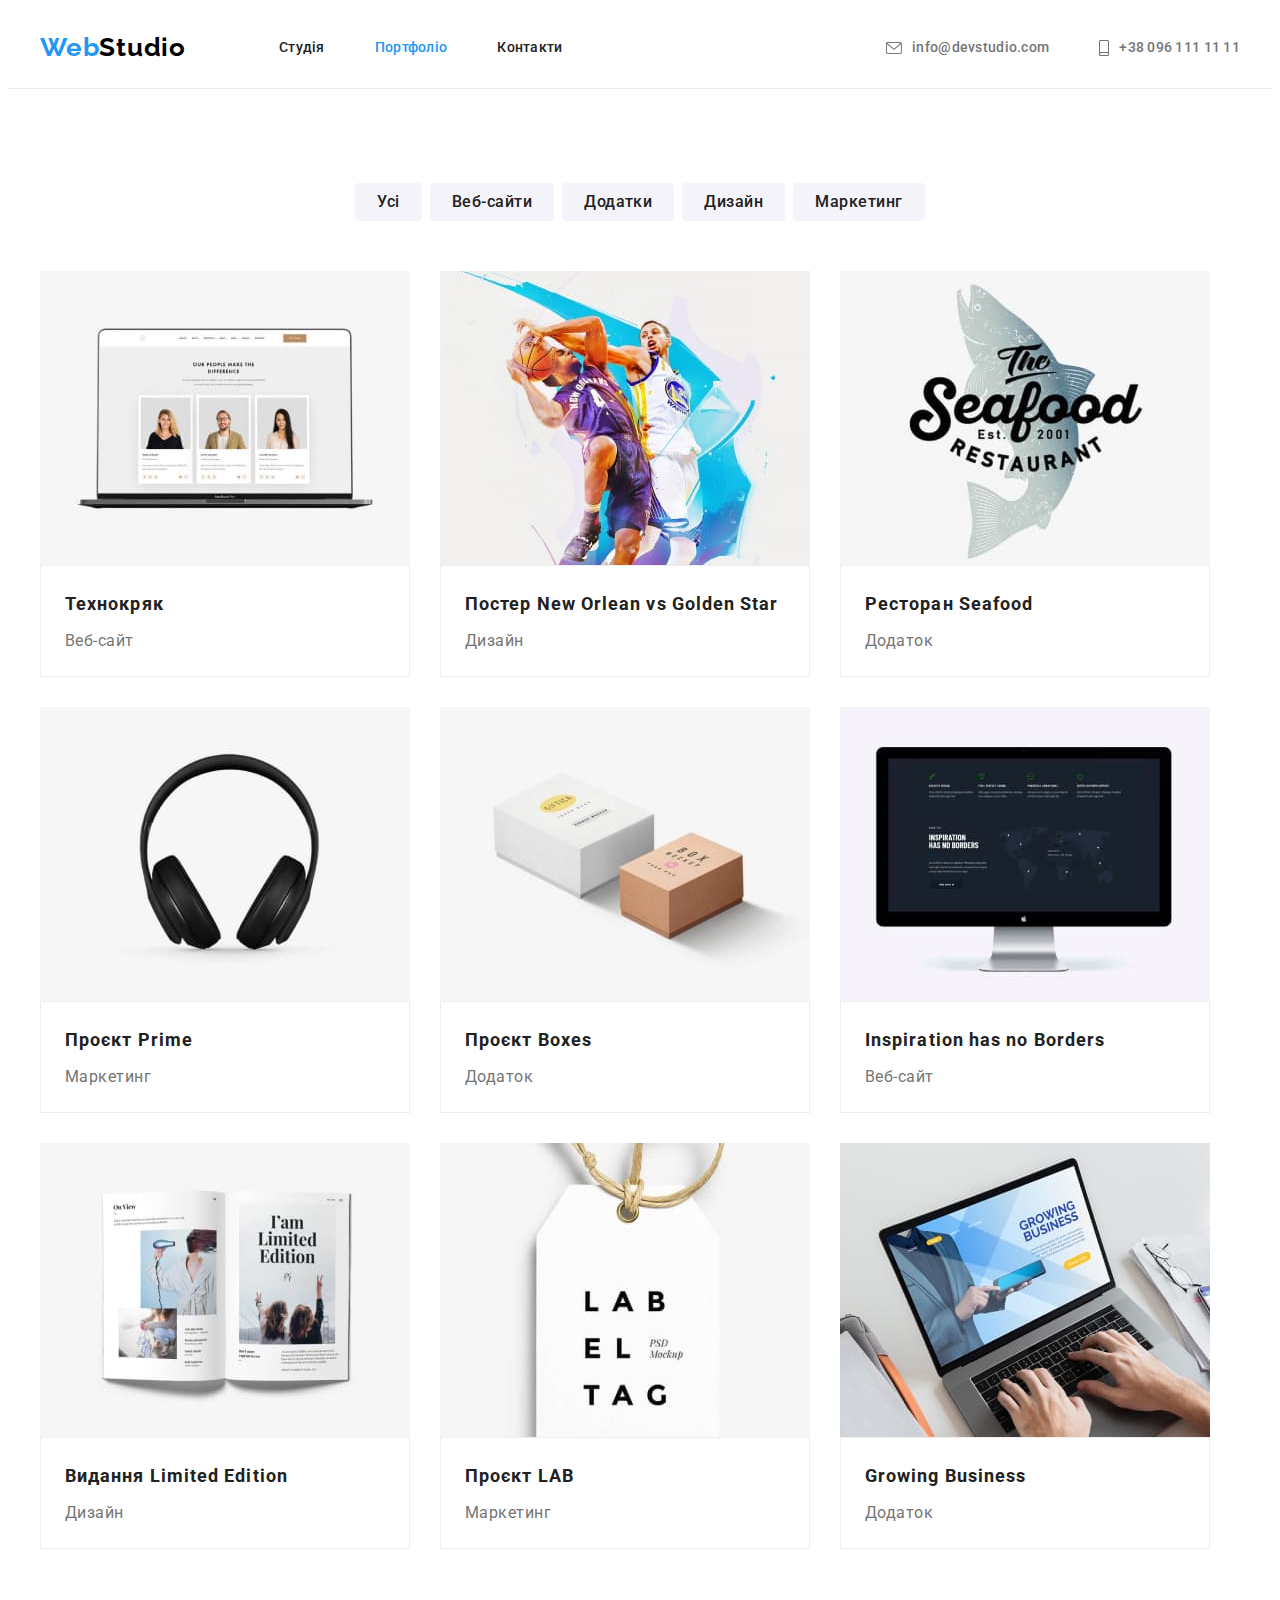
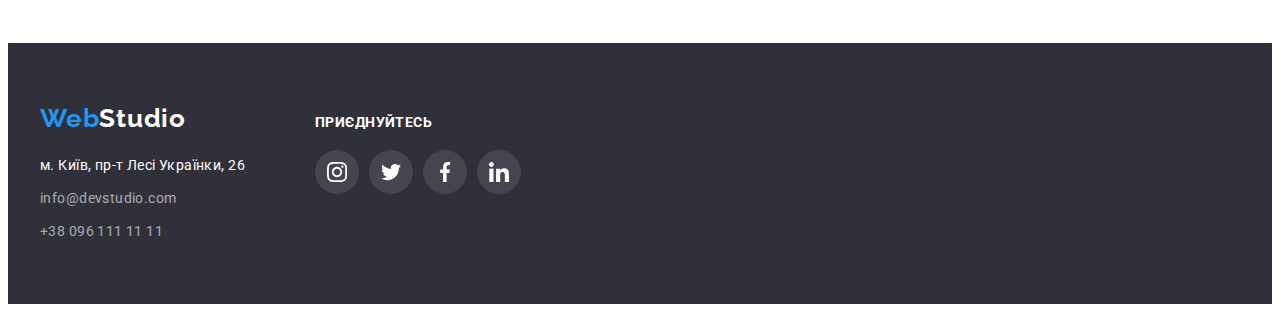
==== portfolio.html @ 6b1d9ba2 "Initial commit" ====
<!DOCTYPE html>
<html lang="uk">

<head>
  <meta charset="UTF-8" />
  <meta http-equiv="X-UA-Compatible" content="IE=edge" />
  <meta name="viewport" content="width=device-width, initial-scale=1.0" />
  <title>Document</title>
  <link rel="stylesheet" href="https://cdnjs.cloudflare.com/ajax/libs/modern-normalize/1.1.0/modern-normalize.min.css"
    integrity="sha512-wpPYUAdjBVSE4KJnH1VR1HeZfpl1ub8YT/NKx4PuQ5NmX2tKuGu6U/JRp5y+Y8XG2tV+wKQpNHVUX03MfMFn9Q=="
    crossorigin="anonymous" referrerpolicy="no-referrer" />
  <link rel="preconnect" href="https://fonts.googleapis.com">
  <link rel="preconnect" href="https://fonts.gstatic.com" crossorigin>
  <link href="https://fonts.googleapis.com/css2?family=Raleway:wght@700&family=Roboto:wght@400;500;700;900&display=swap"
    rel="stylesheet">
  <link rel="stylesheet" href="./css/style.css">
</head>

<body>
  <header class="header">

    <div class="container header-container">

      <nav class="header-navigation">

        <a href="./index.html" class="header-logo link">Web<span class="logo">Studio</span></a>

        <ul class="header-list list">
          <li class="header-itam"><a href="./index.html" class="header-link link">Студія</a></li>
          <li class="header-itam"><a href="./portfolio.html" class="header-link link current">Портфоліо</a></li>
          <li class="header-itam"><a href="" class="header-link link">Контакти</a></li>
        </ul>
      </nav>


      <ul class="list list-contacts">

        <li class="list-itam"><a href="mailto:info@devstudio.com" class="header-mail link">
            <svg class="header-icon" width="16" height="12">
              <use href="./images/symbol-defs.svg#icon-envelope"></use>
            </svg>
            info@devstudio.com</a>
        </li>

        <li class="list-itam"><a href="tel:+380961111111" class="header-tel link">
            <svg class="header-icon" width="10" height="16">
              <use href="./images/symbol-defs.svg#icon-smartphone"></use>
            </svg>
            +38 096 111 11 11</a></li>
      </ul>

    </div>


  </header>

  <main>

    <h1 class="visually-hidden">но</h1>

    <section class="portfolio-section">

      <div class="container">

        <ul class="list main-button  ">
          <li><button type="button" class="button">Усі</button></li>
          <li><button type="button" class="button">Веб-сайти</button></li>
          <li><button type="button" class="button">Додатки</button></li>
          <li><button type="button" class="button">Дизайн</button></li>
          <li><button type="button" class="button">Маркетинг</button></li>
        </ul>

        <ul class="list portfolio-list ">
          <li class="portfolio-item">
            <a href="" class="portfolio-link link"><img src="./images/img8..jpg" alt="Ноутбук" width="370" />
              <div class="portfolio-info">
                <h2 class="portfolio-titel">Технокряк</h2>
                <p class="portfolio-text">Веб-сайт</p>
              </div>
            </a>

          </li>
          <li class="portfolio-item">
            <a href="" class="portfolio-link link">
              <img src="./images/img9..jpg" alt="Баскедболісти" width="370" />
              <div class="portfolio-info">
                <h2 class="portfolio-titel">Постер <span lang="en">New Orlean vs Golden Star</span></h2>
                <p class="portfolio-text">Дизайн</p>
              </div>
            </a>


          </li>
          <li class="portfolio-item">
            <a href="" class="portfolio-link link">
              <img src="./images/img10..jpg" alt="Емблема ресторану" width="370" />
              <div class="portfolio-info">
                <h2 class="portfolio-titel">Ресторан <span lang="en">Seafood </span></h2>
                <p class="portfolio-text">Додаток</p>
              </div>
            </a>


          </li>
          <li class="portfolio-item">
            <a href="" class="portfolio-link link">
              <img src="./images/img11..jpg" alt="Навушники" width="370" />
              <div class="portfolio-info">
                <h2 class="portfolio-titel">Проєкт <span lang="en">Prime</span></h2>
                <p class="portfolio-text">Маркетинг</p>
              </div>
            </a>


          </li>
          <li class="portfolio-item">
            <a href="" class="portfolio-link link">
              <img src="./images/img12..jpg" alt="Коробки" width="370" />
              <div class="portfolio-info">
                <h2 class="portfolio-titel">Проєкт <span lang="en"></span> Boxes</h2>
                <p class="portfolio-text">Додаток</p>
              </div>
            </a>


          </li>
          <li class="portfolio-item">
            <a href="" class="portfolio-link link">
              <img src="./images/img13..jpg" alt="Монитор" width="370" />
              <div class="portfolio-info">
                <h2 class="portfolio-titel" lang="en">Inspiration has no Borders</h2>
                <p class="portfolio-text">Веб-сайт</p>
              </div>
            </a>


          </li>
          <li class="portfolio-item">
            <a href="" class="portfolio-link link">
              <img src="./images/img14..jpg" alt="Журнал" width="370" />
              <div class="portfolio-info">
                <h2 class="portfolio-titel">Видання <span lang="en">Limited Edition</span></h2>
                <p class="portfolio-text">Дизайн</p>
              </div>
            </a>


          </li>
          <li class="portfolio-item">
            <a href="" class="portfolio-link link">
              <img src="./images/img15..jpg" alt="Лейба" width="370" />
              <div class="portfolio-info">
                <h2 class="portfolio-titel">Проєкт <span lang="en">LAB</span></h2>
                <p class="portfolio-text">Маркетинг</p>
              </div>
            </a>


          </li>
          <li class="portfolio-item">
            <a href="" class="portfolio-link link">
              <img src="./images/img16..jpg" alt="Ноутбук" width="370" />
              <div class="portfolio-info">
                <h2 class="portfolio-titel" lang="en">Growing Business</h2>
                <p class="portfolio-text">Додаток</p>
              </div>
            </a>


          </li>
        </ul>
      </div>

    </section>
  </main>

  <footer class="footer">

    <div class="container footer-container">

      <div class="footer-address-box">
        <a href="./index.html" class="footer-logo link">Web<span class="logo-footer">Studio</span></a>

        <address class="footer-address">

          <ul class="footer-list list">
            <li class="footer-item">

              <a href="https://goo.gl/maps/rr55enmAW2m4Zun59" target="_blank" rel="noopener noreferrer nofollow"
                class="address link ">
                м. Київ, пр-т Лесі Українки, 26

              </a>
            </li>


            <li class="footer-item">
              <a href="mailto:info@devstudio.com" class="footer-mail link">info@devstudio.com</a>
            </li>
            <li class="footer-item">
              <a href="tel:+380961111111" class="footer-tel link">+38 096 111 11 11</a>
            </li>
          </ul>
        </address>
      </div>


      <div class="footer-network-box">
        <p class="footer-text">приєднуйтесь</p>
        <ul class="footer-network-list list">
          <li><a class="footer-network" href="">
              <svg class="footer-icon" widht="20" height="20">
                <use href="./images/symbol-defs.svg#icon-instagram"></use>
              </svg>
            </a></li>
          <li><a class="footer-network" href="">
              <svg class="footer-icon" widht="20" height="20">
                <use href="./images/symbol-defs.svg#icon-twitter"></use>
              </svg>
            </a></li>
          <li><a class="footer-network" href="">
              <svg class="footer-icon" widht="20" height="20">
                <use href="./images/symbol-defs.svg#icon-facebook"></use>
              </svg>
            </a></li>
          <li><a class="footer-network" href="">
              <svg class="footer-icon" widht="20" height="20">
                <use href="./images/symbol-defs.svg#icon-linkedin"></use>
              </svg>
            </a></li>
        </ul>
      </div>
    </div>
  </footer>
</body>

</html>
---- css/style.css ----
:root {
    --primary-text-color: #212121;
    --text-color: #757575;
    --accent-color: #2196F3;
    --primary-white-color: #FFFFFF;
    --bg-button: #F5F4FA;
    --black-color: #000000;
    --footer-mail: rgba(255, 255, 255, 0.6);
    --hero-footer-color: #2F303A;
    --background-hero-button: #188ce8;
    --secondary-white-color: #F5F4FA;
    --border-color: #AFB1B8;
}

h1,
h2,
h3,
h4,
h5,
h6,
p {
    margin: 0;
}

img {
    display: block;
    max-width: 100%;
    height: auto;
}


body {
    background-color: var(--primary-white-color);
    font-family: "Roboto", sans-serif;
    font-size: 14px;
    letter-spacing: 0.03em;
}

.list {
    list-style: none;
    margin: 0;
    padding-left: 0;
}

.link {
    text-decoration: none;
}


.container {
    width: 1200px;
    margin: 0 auto;
    padding: 0 15px;
}


/* -----------Header----------- */

.header {
    border-bottom: 1px solid #ECECEC;
}

.header-container {
    display: flex;
    align-items: center;

}

.header-navigation {
    display: flex;
    align-items: center;
}

.header-logo {
    font-family: 'Raleway';
    font-weight: 700;
    font-size: 26px;
    line-height: 0.83;
    letter-spacing: 0.03em;
    color: var(--accent-color);
    padding-top: 24px;
    padding-bottom: 25px;
    margin-right: 93px;
}


.logo {
    color: var(--black-color)
}

.header-list {
    display: flex;
    gap: 50px;
}




.header-link {
    padding: 32px 0;
    display: block;
    font-weight: 500;
    font-size: 14px;
    line-height: 1.14;
    letter-spacing: 0.02em;
    color: var(--primary-text-color);

}



.header-link:hover,
.header-link:focus {
    color: var(--accent-color);
}



.header-lin,
.current {
    color: var(--accent-color);

}


.list-contacts {
    display: flex;
    margin-left: auto;
    gap: 50px;
}



.header-mail,
.header-tel {

    font-weight: 500;
    font-size: 14px;
    line-height: 1.14;
    letter-spacing: 0.02em;
    color: var(--text-color);
    display: flex;
    align-items: center;

}


.header-mail:focus,
.header-mail:hover {
    color: var(--accent-color);
}



.header-tel:focus,
.header-tel:hover {
    color: var(--accent-color);

}


.header-icon {
    margin-right: 10px;
    fill: currentColor;

}


/* --------------Hero--------------- */
.hero {
    background-color: var(--hero-footer-color);
    padding: 200px 0;
    text-align: center;
    background-image: linear-gradient(rgba(47, 48, 58, 0.4),
            rgba(47, 48, 58, 0.4)), url(../images/hero.jpg);
    background-repeat: no-repeat;
    background-position: center;
    background-size: cover;
    max-width: 1600px;
    height: 600px;
    margin: 0 auto;

}


.hero-titel {

    font-weight: 900;
    font-size: 44px;
    line-height: 1.36;
    text-align: center;
    letter-spacing: 0.06em;
    text-transform: uppercase;
    color: var(--primary-white-color);
    margin-bottom: 30px;
    max-width: 696px;
    margin-bottom: 30px;
    margin: 0 auto;
}

.hero-button {
    font-family: inherit;
    font-weight: 700;
    font-size: 16px;
    line-height: 1.88;
    cursor: pointer;
    align-items: center;
    text-align: center;
    letter-spacing: 0.06em;
    color: var(--primary-white-color);
    background-color: var(--accent-color);
    margin: 0 auto;
    box-shadow: 0px 4px 4px rgba(0, 0, 0, 0.15);
    border-radius: 4px;
    min-width: 216px;
    border: none;
    padding: 10px 32px;
    margin-top: 30px;
}

.hero-button:hover,
.hero-button:focus {
    background-color: var(--background-hero-button);
}




/* ------------Benefits------------ */

.benefits {
    padding-top: 94px;
    padding-bottom: 94px;
}

.visually-hidden {
    position: absolute;
    white-space: nowrap;
    width: 1px;
    height: 1px;
    overflow: hidden;
    border: 0;
    padding: 0;
    clip: rect(0 0 0 0);
    clip-path: inset(50%);
    margin: -1px;
}



.benefits-icon-box {
    width: 270px;
    height: 120px;
    background: var(--bg-button);
    border-radius: 4px;
    display: flex;
    justify-content: center;
    align-items: center;
    margin-bottom: 30px;

}






.benefits-list {
    display: flex;
    gap: 30px;

}

.benefits-titel {
    font-weight: 700;
    font-size: 14px;
    line-height: 1.14;
    letter-spacing: 0.03em;
    text-transform: uppercase;
    margin-bottom: 10px;
    color: var(--primary-text-color);
}

.benefits-text {
    font-weight: 400;
    font-size: 14px;
    line-height: 1.71;
    letter-spacing: 0.03em;
    color: var(--text-color);
}

/* ---------------Service---------- */

.service {

    padding-bottom: 94px;
}



.service-titel {
    font-weight: 700;
    font-size: 36px;
    line-height: 42px;
    text-align: center;
    letter-spacing: 0.03em;
    margin-bottom: 50px;
    color: #212121;
}

.service-list {
    display: flex;
    gap: 30px;
}

.service-item {
    width: calc(100%-60px) / 3;
}




/* -------------Team----------- */
.team {
    background-color: var(--secondary-white-color);
    padding-bottom: 94px;
    padding-top: 94px;
}

.team-list {
    display: flex;
    gap: 30px;
}

.team-titel {
    font-weight: 700;
    font-size: 36px;
    line-height: 1.16;
    text-align: center;
    letter-spacing: 0.03em;
    color: var(--primary-text-color);
    margin-bottom: 50px;
}

.team-item {
    width: calc(100%-90px) / 4;
    background: #FFFFFF;
    box-shadow: 0px 1px 3px rgba(0, 0, 0, 0.12), 0px 1px 1px rgba(0, 0, 0, 0.14), 0px 2px 1px rgba(0, 0, 0, 0.2);
    border-radius: 0px 0px 4px 4px;
}

.team-info {
    padding: 30px 0;
}

.team-name {
    font-weight: 500;
    font-size: 16px;
    line-height: 1.18;
    text-align: center;
    letter-spacing: 0.03em;
    color: var(--primary-text-color);
    margin-bottom: 10px;
}


.team-text {
    font-weight: 400;
    font-size: 16px;
    line-height: 1.18;
    text-align: center;
    letter-spacing: 0.03em;
    color: var(--text-color);


}

.team-network {
    display: flex;
    justify-content: center;
    margin-top: 16px;
    gap: 10px;
}

.network {
    width: 44px;
    height: 44px;
    border-radius: 50%;
    display: flex;
    align-items: center;
    justify-content: center;
    color: var(--border-color);


}

.network:focus,
.network:hover {
    background-color: var(--accent-color);
    color: var(--primary-white-color);
}


.soc-icon {
    fill: currentColor;
}

/* ------------Clients----------- */
.clients {
    padding-top: 94px;
    padding-bottom: 94px;
}

.clients-titel {
    font-family: 'Roboto';
    font-style: normal;
    font-weight: 700;
    font-size: 36px;
    line-height: 42px;
    text-align: center;
    letter-spacing: 0.03em;
    color: var(--primary-text-color);
    margin-bottom: 50px;

}

.clients-list {
    display: flex;
    gap: 30px;

}


.clients-linc {
    width: 170px;
    height: 92px;
    border: 1px solid var(--border-color);
    border-radius: 4px;
    display: flex;
    align-items: center;
    justify-content: center;
    color: var(--border-color)
}

.clients-linc:hover,
.clients-linc:focus {
    color: var(--accent-color);
    border-color: var(--accent-color);
}

.clients-logo {
    fill: currentColor;
}







/* -------------Footer----------- */

.footer {
    background-color: var(--hero-footer-color);
    padding: 60px 0;

}

.footer-container {
    display: flex;
    align-items: baseline;

}

.footer-address-box {
    margin-right: 70px;
}


.footer-logo {
    font-family: 'Raleway';
    font-style: normal;
    font-weight: 700;
    font-size: 26px;
    line-height: 31px;
    letter-spacing: 0.03em;
    color: var(--accent-color);
    margin-top: 60;
    margin-bottom: 20;
}

.logo-footer {
    color: var(--primary-white-color);
}

.footer-item:not(:last-child) {
    margin-bottom: 9px;
}

.footer-address {
    font-style: normal;
    margin-top: 20px;
}


.address {
    font-weight: 400;
    font-size: normal;
    line-height: 1.71;
    letter-spacing: 0.03em;
    color: var(--primary-white-color);
    margin-bottom: 9px;
}

.address:focus,
.address:hover {
    color: var(--accent-color);
}




.footer-mail,
.footer-tel {
    font-weight: 400;
    font-size: normal;
    line-height: 1.71;
    letter-spacing: 0.03em;
    color: var(--footer-mail);
}

.footer-mail:focus,
.footer-mail:hover {
    color: var(--accent-color);
}

.footer-tel:focus,
.footer-tel:hover {
    color: var(--accent-color);
}



.footer-text {
    font-family: 'Roboto';
    font-style: normal;
    font-weight: 700;
    font-size: 14px;
    line-height: 16px;
    letter-spacing: 0.03em;
    text-transform: uppercase;
    color: var(--primary-white-color);

}

.footer-network-list {
    display: flex;
    margin-top: 20px;
    gap: 10px;
}



.footer-network {
    width: 44px;
    height: 44px;
    border-radius: 50%;
    background-color: rgba(255, 255, 255, 0.1);
    display: flex;
    justify-content: center;
    align-items: center;

}

.footer-network:hover,
.footer-network:focus {
    background-color: var(--accent-color);
}

.footer-icon {
    fill: var(--primary-white-color);
}


/*----------!!!!!Portfolio!!!!------------ */

.portfolio-section {
    padding-bottom: 94px;
    padding-top: 94px;
}

.main-button {
    display: flex;
    justify-content: center;
    gap: 8px;
    margin-bottom: 50px;
}



.button {
    font-family: inherit;
    font-style: normal;
    font-weight: 500;
    font-size: 16px;
    line-height: 1.62;
    text-align: center;
    letter-spacing: 0.03em;
    background-color: var(--bg-button);
    color: var(--primary-text-color);
    cursor: pointer;
    border-radius: 4px;
    border: none;
    padding: 6px 22px;
    transition: transform 200mx;
}



.button:focus,
.button:hover {
    color: var(--primary-white-color);
    background-color: var(--accent-color);
    box-shadow: 0px 3px 1px rgba(0, 0, 0, 0.1),
        0px 1px 2px rgba(0, 0, 0, 0.08), 0px 2px 2px rgba(0, 0, 0, 0.12);
}

.portfolio-list {
    display: flex;
    flex-wrap: wrap;
    gap: 30px;

}


.portfolio-item {
    width: calc(100%-60px) / 3;
}

.portfolio-link {
    display: block;
}

.portfolio-link:hover,
.portfolio-link:focus {
    box-shadow: 0px 1px 1px rgba(0, 0, 0, 0.12),
        0px 4px 4px rgba(0, 0, 0, 0.06), 1px 4px 6px rgba(0, 0, 0, 0.16);
}




.portfolio-info {
    padding: 20px 24px;
    border: 1px solid #EEEEEE;
}

.portfolio-titel {
    font-weight: 700;
    font-size: 18px;
    line-height: 2.00;
    letter-spacing: 0.06em;
    color: var(--primary-text-color);

}

.portfolio-text {
    font-weight: 400;
    font-size: 16px;
    line-height: 1.88;
    letter-spacing: 0.03em;
    color: var(--text-color);
    margin-top: 4px;
}
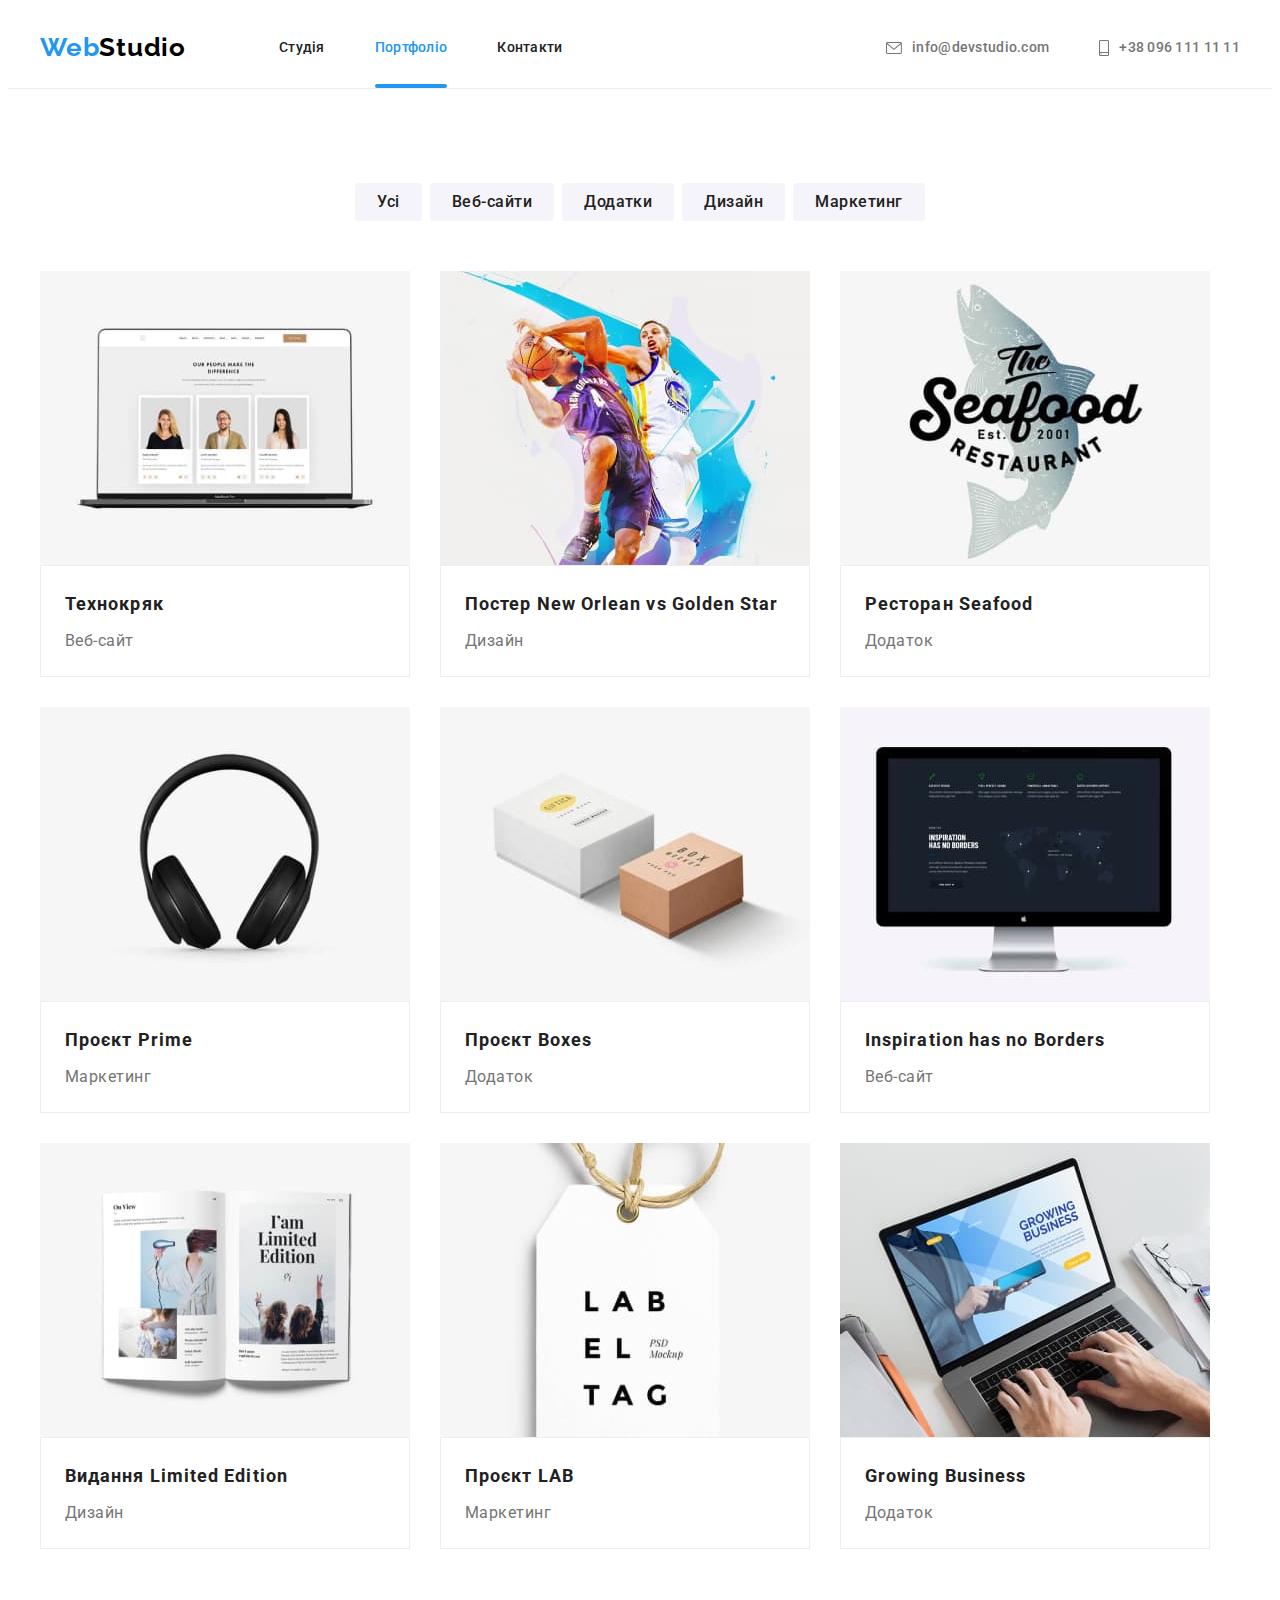
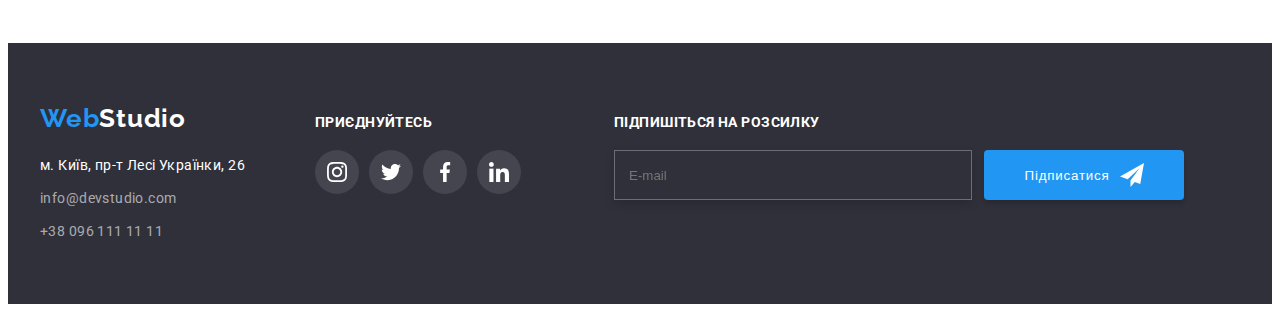
==== commit f6ea456b: "footer" ====
--- a/portfolio.html
+++ b/portfolio.html
@@ -72,7 +72,14 @@
 
         <ul class="list portfolio-list ">
           <li class="portfolio-item">
-            <a href="" class="portfolio-link link"><img src="./images/img8..jpg" alt="Ноутбук" width="370" />
+            <a href="" class="portfolio-link link">
+              <div class="portfolio-container">
+                <img src="./images/img8..jpg" alt="Ноутбук" width="370" />
+                <p class="portfolio-top-text">Ресурс пропонує комплексні пропозиції з різним рівнем функціоналу та
+                  сервісів. Все це дозволить відвідувачу отримати вичерпні відомості про компанію чи приватну особу.</p>
+
+              </div>
+
               <div class="portfolio-info">
                 <h2 class="portfolio-titel">Технокряк</h2>
                 <p class="portfolio-text">Веб-сайт</p>
@@ -81,8 +88,15 @@
 
           </li>
           <li class="portfolio-item">
-            <a href="" class="portfolio-link link">
-              <img src="./images/img9..jpg" alt="Баскедболісти" width="370" />
+
+            <a href="" class="portfolio-link link">
+
+              <div class="portfolio-container">
+                <img src="./images/img9..jpg" alt="Баскедболісти" width="370" />
+                <p class="portfolio-top-text">Ресурс пропонує комплексні пропозиції з різним рівнем функціоналу та
+                  сервісів. Все це дозволить відвідувачу отримати вичерпні відомості про компанію чи приватну особу.</p>
+
+              </div>
               <div class="portfolio-info">
                 <h2 class="portfolio-titel">Постер <span lang="en">New Orlean vs Golden Star</span></h2>
                 <p class="portfolio-text">Дизайн</p>
@@ -92,8 +106,13 @@
 
           </li>
           <li class="portfolio-item">
-            <a href="" class="portfolio-link link">
-              <img src="./images/img10..jpg" alt="Емблема ресторану" width="370" />
+
+            <a href="" class="portfolio-link link">
+              <div class="portfolio-container">
+                <img src="./images/img10..jpg" alt="Емблема ресторану" width="370" />
+                <p class="portfolio-top-text">Ресурс пропонує комплексні пропозиції з різним рівнем функціоналу та
+                  сервісів. Все це дозволить відвідувачу отримати вичерпні відомості про компанію чи приватну особу.</p>
+              </div>
               <div class="portfolio-info">
                 <h2 class="portfolio-titel">Ресторан <span lang="en">Seafood </span></h2>
                 <p class="portfolio-text">Додаток</p>
@@ -104,7 +123,11 @@
           </li>
           <li class="portfolio-item">
             <a href="" class="portfolio-link link">
-              <img src="./images/img11..jpg" alt="Навушники" width="370" />
+              <div class="portfolio-container">
+                <img src="./images/img11..jpg" alt="Навушники" width="370" />
+                <p class="portfolio-top-text">Ресурс пропонує комплексні пропозиції з різним рівнем функціоналу та
+                  сервісів. Все це дозволить відвідувачу отримати вичерпні відомості про компанію чи приватну особу.</p>
+              </div>
               <div class="portfolio-info">
                 <h2 class="portfolio-titel">Проєкт <span lang="en">Prime</span></h2>
                 <p class="portfolio-text">Маркетинг</p>
@@ -115,7 +138,11 @@
           </li>
           <li class="portfolio-item">
             <a href="" class="portfolio-link link">
-              <img src="./images/img12..jpg" alt="Коробки" width="370" />
+              <div class="portfolio-container">
+                <img src="./images/img12..jpg" alt="Коробки" width="370" />
+                <p class="portfolio-top-text">Ресурс пропонує комплексні пропозиції з різним рівнем функціоналу та
+                  сервісів. Все це дозволить відвідувачу отримати вичерпні відомості про компанію чи приватну особу.</p>
+              </div>
               <div class="portfolio-info">
                 <h2 class="portfolio-titel">Проєкт <span lang="en"></span> Boxes</h2>
                 <p class="portfolio-text">Додаток</p>
@@ -126,7 +153,11 @@
           </li>
           <li class="portfolio-item">
             <a href="" class="portfolio-link link">
-              <img src="./images/img13..jpg" alt="Монитор" width="370" />
+              <div class="portfolio-container">
+                <img src="./images/img13..jpg" alt="Монитор" width="370" />
+                <p class="portfolio-top-text">Ресурс пропонує комплексні пропозиції з різним рівнем функціоналу та
+                  сервісів. Все це дозволить відвідувачу отримати вичерпні відомості про компанію чи приватну особу.</p>
+              </div>
               <div class="portfolio-info">
                 <h2 class="portfolio-titel" lang="en">Inspiration has no Borders</h2>
                 <p class="portfolio-text">Веб-сайт</p>
@@ -137,7 +168,11 @@
           </li>
           <li class="portfolio-item">
             <a href="" class="portfolio-link link">
-              <img src="./images/img14..jpg" alt="Журнал" width="370" />
+              <div class="portfolio-container">
+                <img src="./images/img14..jpg" alt="Журнал" width="370" />
+                <p class="portfolio-top-text">Ресурс пропонує комплексні пропозиції з різним рівнем функціоналу та
+                  сервісів. Все це дозволить відвідувачу отримати вичерпні відомості про компанію чи приватну особу.</p>
+              </div>
               <div class="portfolio-info">
                 <h2 class="portfolio-titel">Видання <span lang="en">Limited Edition</span></h2>
                 <p class="portfolio-text">Дизайн</p>
@@ -148,7 +183,11 @@
           </li>
           <li class="portfolio-item">
             <a href="" class="portfolio-link link">
-              <img src="./images/img15..jpg" alt="Лейба" width="370" />
+              <div class="portfolio-container">
+                <img src="./images/img15..jpg" alt="Лейба" width="370" />
+                <p class="portfolio-top-text">Ресурс пропонує комплексні пропозиції з різним рівнем функціоналу та
+                  сервісів. Все це дозволить відвідувачу отримати вичерпні відомості про компанію чи приватну особу.</p>
+              </div>
               <div class="portfolio-info">
                 <h2 class="portfolio-titel">Проєкт <span lang="en">LAB</span></h2>
                 <p class="portfolio-text">Маркетинг</p>
@@ -159,7 +198,11 @@
           </li>
           <li class="portfolio-item">
             <a href="" class="portfolio-link link">
-              <img src="./images/img16..jpg" alt="Ноутбук" width="370" />
+              <div class="portfolio-container">
+                <img src="./images/img16..jpg" alt="Ноутбук" width="370" />
+                <p class="portfolio-top-text">Ресурс пропонує комплексні пропозиції з різним рівнем функціоналу та
+                  сервісів. Все це дозволить відвідувачу отримати вичерпні відомості про компанію чи приватну особу.</p>
+              </div>
               <div class="portfolio-info">
                 <h2 class="portfolio-titel" lang="en">Growing Business</h2>
                 <p class="portfolio-text">Додаток</p>
@@ -209,26 +252,42 @@
         <p class="footer-text">приєднуйтесь</p>
         <ul class="footer-network-list list">
           <li><a class="footer-network" href="">
-              <svg class="footer-icon" widht="20" height="20">
+              <svg class="footer-icon" width="20" height="20">
                 <use href="./images/symbol-defs.svg#icon-instagram"></use>
               </svg>
             </a></li>
           <li><a class="footer-network" href="">
-              <svg class="footer-icon" widht="20" height="20">
+              <svg class="footer-icon" width="20" height="20">
                 <use href="./images/symbol-defs.svg#icon-twitter"></use>
               </svg>
             </a></li>
           <li><a class="footer-network" href="">
-              <svg class="footer-icon" widht="20" height="20">
+              <svg class="footer-icon" width="20" height="20">
                 <use href="./images/symbol-defs.svg#icon-facebook"></use>
               </svg>
             </a></li>
           <li><a class="footer-network" href="">
-              <svg class="footer-icon" widht="20" height="20">
+              <svg class="footer-icon" width="20" height="20">
                 <use href="./images/symbol-defs.svg#icon-linkedin"></use>
               </svg>
             </a></li>
         </ul>
+      </div>
+
+      <div class="footer-subscription-box">
+        <p class="footer-subscription-text">Підпишіться на розсилку</p>
+
+        <div class="footer-subscription">
+          <label>
+            <input class="footer-form" type="email" name="email" placeholder="E-mail" required>
+          </label>
+
+          <button class="footer-subscription-button" type="button">Підписатися
+            <svg width="24" height="24">
+              <use class="footer-button-icon" href="./images/symbol-defs.svg#icon-icon-send"></use>
+            </svg>
+          </button>
+        </div>
       </div>
     </div>
   </footer>
--- a/css/style.css
+++ b/css/style.css
@@ -95,7 +95,6 @@
 
 
 
-
 .header-link {
     padding: 32px 0;
     display: block;
@@ -104,9 +103,9 @@
     line-height: 1.14;
     letter-spacing: 0.02em;
     color: var(--primary-text-color);
-
-}
-
+    transition: color 250ms cubic-bezier(0.4, 0, 0.2, 1);
+
+}
 
 
 .header-link:hover,
@@ -114,14 +113,31 @@
     color: var(--accent-color);
 }
 
-
-
-.header-lin,
+.header-link::after {
+    background: #2196F3;
+    border-radius: 2px;
+}
+
 .current {
     color: var(--accent-color);
-
-}
-
+    position: relative;
+
+}
+
+.current::after {
+    content: '';
+    position: absolute;
+    width: 48px;
+    height: 4px;
+    background: #2196F3;
+    border-radius: 2px;
+    display: block;
+    left: 0;
+    bottom: 0;
+    width: 100%;
+
+
+}
 
 .list-contacts {
     display: flex;
@@ -141,6 +157,7 @@
     color: var(--text-color);
     display: flex;
     align-items: center;
+    transition: color 250ms cubic-bezier(0.4, 0, 0.2, 1);
 
 }
 
@@ -216,6 +233,7 @@
     border: none;
     padding: 10px 32px;
     margin-top: 30px;
+    transition: background-color 250ms cubic-bezier(0.4, 0, 0.2, 1);
 }
 
 .hero-button:hover,
@@ -315,9 +333,25 @@
 
 .service-item {
     width: calc(100%-60px) / 3;
-}
-
-
+    position: relative;
+
+}
+
+.service-text {
+    position: absolute;
+    bottom: 0;
+    width: 100%;
+    height: 70px;
+    display: flex;
+    align-items: center;
+    justify-content: center;
+    color: var(--primary-white-color);
+    font-weight: 700;
+    line-height: 16px;
+    text-transform: uppercase;
+    background-color: rgba(47, 48, 58, 0.8);
+
+}
 
 
 /* -------------Team----------- */
@@ -390,8 +424,7 @@
     align-items: center;
     justify-content: center;
     color: var(--border-color);
-
-
+    transition: color 250ms cubic-bezier(0.4, 0, 0.2, 1), background-color 250ms cubic-bezier(0.4, 0, 0.2, 1);
 }
 
 .network:focus,
@@ -439,7 +472,10 @@
     display: flex;
     align-items: center;
     justify-content: center;
-    color: var(--border-color)
+    color: var(--border-color);
+    transition: color 250ms cubic-bezier(0.4, 0, 0.2, 1),
+        border-color 250ms cubic-bezier(0.4, 0, 0.2, 1);
+
 }
 
 .clients-linc:hover,
@@ -510,6 +546,7 @@
     letter-spacing: 0.03em;
     color: var(--primary-white-color);
     margin-bottom: 9px;
+    transition: color 250ms cubic-bezier(0.4, 0, 0.2, 1);
 }
 
 .address:focus,
@@ -527,6 +564,7 @@
     line-height: 1.71;
     letter-spacing: 0.03em;
     color: var(--footer-mail);
+    transition: color 250ms cubic-bezier(0.4, 0, 0.2, 1);
 }
 
 .footer-mail:focus,
@@ -569,6 +607,7 @@
     display: flex;
     justify-content: center;
     align-items: center;
+    transition: background-color 250ms cubic-bezier(0.4, 0, 0.2, 1);
 
 }
 
@@ -581,12 +620,81 @@
     fill: var(--primary-white-color);
 }
 
+.footer-subscription-box {
+    margin-left: 93px;
+}
+
+.footer-subscription-text {
+    font-family: 'Roboto';
+    font-style: normal;
+    font-weight: 700;
+    font-size: 14px;
+    line-height: 16px;
+    letter-spacing: 0.03em;
+    text-transform: uppercase;
+    color: var(--primary-white-color);
+    padding-bottom: 20px;
+}
+
+.footer-subscription {
+    display: flex;
+    gap: 12px;
+    align-items: center;
+    justify-content: center;
+}
+
+
+.footer-form {
+    box-sizing: border-box;
+    width: 358px;
+    height: 50px;
+    left: 815px;
+    top: 2784px;
+    border: 1px solid rgba(255, 255, 255, 0.3);
+    filter: drop-shadow(0px 4px 4px rgba(0, 0, 0, 0.15));
+    background: #2F303A;
+    padding-left: 14px;
+
+
+}
+
+.footer-subscription-button {
+
+    width: 200px;
+    height: 50px;
+    left: 1185px;
+    top: 2784px;
+    background: var(--accent-color);
+    box-shadow: 0px 4px 4px rgba(0, 0, 0, 0.15);
+    border-radius: 4px;
+    letter-spacing: 0.06em;
+    color: var(--primary-white-color);
+    border: none;
+    cursor: pointer;
+    transition: background-color 250ms cubic-bezier(0.4, 0, 0.2, 1);
+    display: flex;
+    align-items: center;
+    justify-content: center;
+    gap: 10px;
+
+
+}
+
+.footer-subscription-button:hover,
+.footer-subscription-button:focus {
+    background-color: var(--background-hero-button);
+}
+
+.footer-button-icon {
+    fill: var(--primary-white-color);
+}
 
 /*----------!!!!!Portfolio!!!!------------ */
 
 .portfolio-section {
     padding-bottom: 94px;
     padding-top: 94px;
+
 }
 
 .main-button {
@@ -613,6 +721,8 @@
     border: none;
     padding: 6px 22px;
     transition: transform 200mx;
+    transition: color 250ms cubic-bezier(0.4, 0, 0.2, 1), background-color 250ms cubic-bezier(0.4, 0, 0.2, 1),
+        box-shadow 250ms cubic-bezier(0.4, 0, 0.2, 1);
 }
 
 
@@ -635,11 +745,44 @@
 
 .portfolio-item {
     width: calc(100%-60px) / 3;
-}
+
+}
+
+
 
 .portfolio-link {
     display: block;
-}
+    transition: bpx-shadow 250ms cubic-bezier(0.4, 0, 0.2, 1);
+
+}
+
+.portfolio-container {
+    position: relative;
+    overflow: hidden;
+}
+
+
+
+.portfolio-top-text {
+    position: absolute;
+    top: 0;
+    left: 0;
+    font-family: 'Roboto';
+    font-style: normal;
+    font-weight: 400;
+    font-size: 18px;
+    line-height: 28px;
+    background-color: rgba(33, 150, 243, 0.9);
+    letter-spacing: 0.03em;
+    color: #FFFFFF;
+    height: 100%;
+    transform: translateY(100%);
+    padding: 63px 24px;
+    transition: transform 250ms cubic-bezier(0.4, 0, 0.2, 1);
+    /* overflow: auto; */
+}
+
+
 
 .portfolio-link:hover,
 .portfolio-link:focus {
@@ -647,7 +790,10 @@
         0px 4px 4px rgba(0, 0, 0, 0.06), 1px 4px 6px rgba(0, 0, 0, 0.16);
 }
 
-
+.portfolio-link:hover .portfolio-top-text,
+.portfolio-link:focus .portfolio-top-text {
+    transform: translateY(0);
+}
 
 
 .portfolio-info {
@@ -671,4 +817,63 @@
     letter-spacing: 0.03em;
     color: var(--text-color);
     margin-top: 4px;
+}
+
+/* -------------BACKDROP--------- */
+
+.backdrop {
+    width: 100%;
+    height: 100%;
+    background-color: rgba(0, 0, 0, 0.2);
+    position: fixed;
+    top: 0;
+    transition: opacity 250ms cubic-bezier(0.4, 0, 0.2, 1),
+        visibility 250ms cubic-bezier(0.4, 0, 0.2, 1);
+
+}
+
+.modal {
+    width: 528px;
+    height: 581px;
+    background-color: var(--primary-white-color);
+    box-shadow: 0px 1px 3px rgba(0, 0, 0, 0.12), 0px 1px 1px rgba(0, 0, 0, 0.14), 0px 2px 1px rgba(0, 0, 0, 0.2);
+    border-radius: 4px;
+    position: absolute;
+    top: 50%;
+    left: 50%;
+    transform: translate(-50%, -50%) scale(1);
+    transition: transform 250ms cubic-bezier(0.4, 0, 0.2, 1);
+}
+
+
+.backdrop.is-hidden .modal {
+    transform: translate(-50%, -50%) scale(0);
+}
+
+.modal-button {
+    width: 30px;
+    height: 30px;
+    border: 1px solid rgba(0, 0, 0, 0.1);
+    background-color: transparent;
+    border-radius: 50%;
+    position: absolute;
+    top: 8px;
+    right: 8px;
+    display: flex;
+    align-items: center;
+    justify-content: center;
+    padding: 0;
+    cursor: pointer;
+
+}
+
+.is-hidden {
+    /*Комбинация для скрытия элементов */
+    opacity: 0;
+    /* Делает не видимым */
+    visibility: hidden;
+    /*Убирает возможность фокусирываться на элементах  */
+    pointer-events: none;
+    /* Избегает попадания случайным кликом */
+
 }